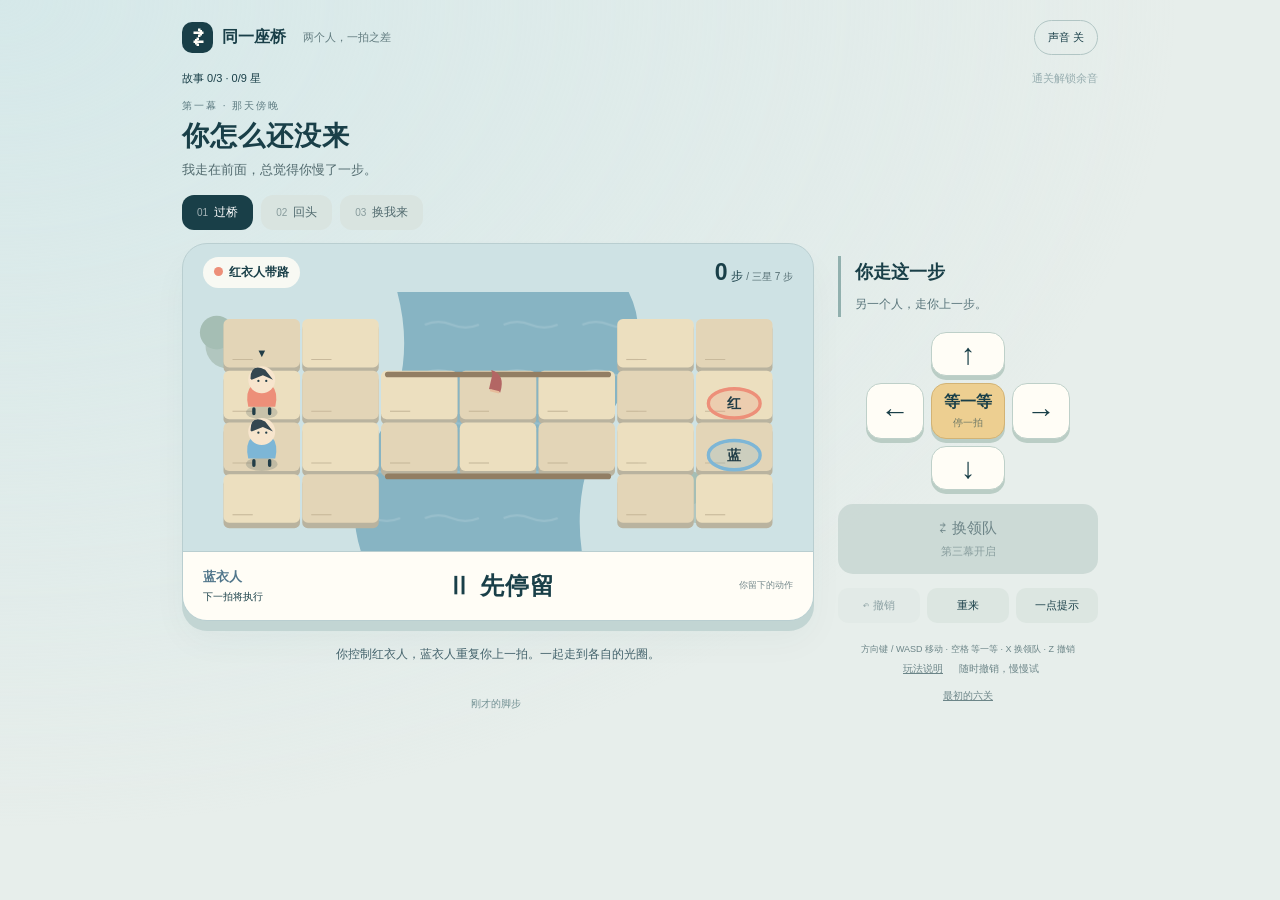
==== index.html @ a3c502a8 "Build public bridge puzzle with three story chapters and six encore challenges" ====
<!doctype html><html lang="zh-CN"><head><meta charset="UTF-8"><meta name="viewport" content="width=device-width, initial-scale=1, viewport-fit=cover"><meta name="theme-color" content="#cbdfe6"><title>同一座桥 · 两个人，一拍之差</title><link rel="stylesheet" href="style.css"></head><body>
<main><header><a href="./" class="brand"><span class="brand-icon">⇄</span> 同一座桥<small>两个人，一拍之差</small></a><button id="sound" aria-pressed="false">声音 关</button></header>
<div class="journey"><span id="progress"></span><button id="challenge">余音挑战 →</button></div><section class="heading"><div id="chapter"></div><h1 id="title"></h1><p id="voice"></p></section>
<nav id="chapters" aria-label="三个章节"></nav>
<div class="play-layout"><div class="scene-column"><section class="stage" aria-label="桥面游戏"><div class="stage-top"><span id="leader"></span><span id="score"></span></div><svg id="board" viewBox="0 35 560 230" role="img" aria-label="同一座桥上的两个人与目标光圈"></svg><div class="queue"><div class="queue-label"><span id="echoWho"></span><span>下一拍将执行</span></div><strong id="echo"></strong><span class="echo-tag">你留下的动作</span></div></section>
<p id="message" role="status" aria-live="polite"></p>
<div id="trail" aria-label="最近的操作"></div></div><div class="action-column"><div class="howto"><b>你走这一步</b><span>另一个人，走你上一步。</span></div><div class="controls"><div class="dpad" aria-label="移动"><button data-action="U" aria-label="向上">↑</button><button data-action="L" aria-label="向左">←</button><button data-action="W" aria-label="等一等">等一等<span>停一拍</span></button><button data-action="R" aria-label="向右">→</button><button data-action="D" aria-label="向下">↓</button></div><div class="side"><button id="swap" data-action="X">⇄ 换领队<small id="swapNote"></small></button><div class="utilities"><button id="undo">↶ 撤销</button><button id="reset">重来</button><button id="hint">一点提示</button></div></div></div>
<footer>方向键 / WASD 移动 · 空格 等一等 · X 换领队 · Z 撤销<br><button id="rules">玩法说明</button><span id="best"></span><a class="classic-link" href="classic/">最初的六关</a></footer></div></div>
</main>
<dialog id="modal"><div id="modalContent"></div></dialog>
<script src="engine.js"></script><script src="levels.js"></script><script src="app.js"></script></body></html>
---- style.css ----
:root{--sky:#cbdfe6;--ink:#213d47;--water:#244954;--stone:#ecdfbf;--red:#ed8f79;--blue:#7db6d6;--paper:#f3f4eb}*{box-sizing:border-box}body{margin:0;background:var(--sky);color:var(--ink);font-family:-apple-system,BlinkMacSystemFont,'PingFang SC',sans-serif;min-height:100svh}body:before{content:'';position:fixed;inset:0;pointer-events:none;background:radial-gradient(ellipse at 20% 0%,#f2eee4aa,transparent 60%)}main{position:relative;max-width:640px;margin:auto;padding:18px 28px 24px}button,a{-webkit-tap-highlight-color:transparent}button{font:inherit;color:inherit;cursor:pointer;border:0;touch-action:manipulation}button:focus-visible,a:focus-visible{outline:3px solid #296f85;outline-offset:4px}button:disabled{opacity:.44;cursor:default}header{display:flex;justify-content:space-between;align-items:center;font-size:12px;letter-spacing:2px}header a{color:inherit;text-decoration:none}header button{background:transparent;font-size:11px}.heading{text-align:center;margin-top:25px}#chapter{font-size:11px;letter-spacing:4px;opacity:.65}h1{font-family:'Songti SC','STSong',serif;font-weight:600;font-size:34px;margin:10px 0 8px;letter-spacing:3px}#voice{font-size:13px;margin:0;line-height:1.7;min-height:23px}nav{display:flex;justify-content:center;gap:9px;margin:18px 0}nav button{width:30px;height:6px;background:#213d4725;border-radius:4px;font-size:0;padding:0}nav button.active{background:var(--ink)}nav button.done{background:#69897c}.stage{background:#d6e7e9;border-radius:24px;overflow:hidden;box-shadow:0 12px 35px #24495413;position:relative}.stage-top{display:flex;justify-content:space-between;padding:16px 20px 0;font-size:12px;position:relative;z-index:1}#leader b{display:inline-block;width:9px;height:9px;border-radius:50%;margin-right:6px}#score{font-variant-numeric:tabular-nums}#board{display:block;width:100%;height:auto;margin:-4px 0 -2px;overflow:visible}.queue{display:flex;align-items:center;justify-content:center;gap:9px;background:#f3f4ebcf;padding:12px 6px;font-size:11px}.queue strong{font-size:15px;min-width:60px}#echoWho{opacity:.6}#message{font-size:12px;line-height:1.6;text-align:center;min-height:39px;margin:12px 0 4px}.controls{display:flex;justify-content:center;align-items:center;gap:25px}.dpad{display:grid;grid-template-columns:58px 73px 58px;grid-template-rows:45px 55px 45px;gap:6px}.dpad button{background:#f3f4eb;border-radius:15px;box-shadow:0 3px 0 #a4b9bd;font-size:26px;transition:transform .08s,background .15s}.dpad button:active,.dpad button.pressed{transform:translateY(3px);box-shadow:none;background:#fff}.dpad [data-action=U]{grid-area:1/2}.dpad [data-action=L]{grid-area:2/1}.dpad [data-action=W]{grid-area:2/2;font-size:14px;font-weight:600;background:var(--stone)}.dpad [data-action=W] span{display:block;font-size:9px;opacity:.6;margin-top:3px;font-weight:400}.dpad [data-action=R]{grid-area:2/3}.dpad [data-action=D]{grid-area:3/2}.side{width:154px}#swap{width:100%;border-radius:18px;background:var(--ink);color:#f3f4eb;padding:15px 8px;font-size:15px;box-shadow:0 3px 0 #18313a}#swap small{display:block;font-size:10px;margin-top:6px;font-weight:400;opacity:.7}.utilities{display:flex;justify-content:space-between;gap:3px;margin-top:14px;flex-wrap:wrap}.utilities button{font-size:11px;padding:7px 3px;background:transparent}.utilities #hint{width:100%;font-size:11px;padding:7px}footer{text-align:center;font-size:9px;line-height:1.8;opacity:.65;margin-top:17px}footer button{background:transparent;font-size:10px;text-decoration:underline;margin-right:10px}#best{font-size:10px}.person{transition:transform 180ms cubic-bezier(.2,.8,.2,1)}.shadow{opacity:.18}.goal{animation:breath 2.8s ease-in-out infinite}.ripple{animation:water 6s ease-in-out infinite}.spark{animation:breath 1.5s ease-in-out infinite}.bump{animation:bump .2s}.stage.arrived{box-shadow:0 0 0 3px #f7e6a1,0 12px 35px #24495413}dialog{border:0;border-radius:26px;background:var(--paper);color:var(--ink);padding:30px;max-width:390px;width:calc(100% - 32px);box-shadow:0 25px 100px #16323d50}dialog::backdrop{background:#213d4766;backdrop-filter:blur(5px)}dialog h2{font-family:'Songti SC',serif;font-size:25px;line-height:1.5;margin:10px 0}dialog p{font-size:13px;line-height:1.9}dialog .eyebrow{font-size:10px;letter-spacing:3px}dialog .stars{font-size:28px;color:#b48843;letter-spacing:8px;margin:15px 0}dialog button{width:100%;background:var(--ink);color:var(--paper);border-radius:13px;padding:13px;margin-top:10px}dialog button.secondary{background:#e2e6df;color:var(--ink)}.postscript{padding-top:13px;border-top:1px solid #213d4720;opacity:.72}.legend{font-size:12px}@keyframes breath{50%{opacity:.45}}@keyframes water{50%{transform:translateX(12px)}}@keyframes bump{50%{transform:translateX(3px)}}@media(max-width:480px){main{padding:14px 16px 18px}.heading{margin-top:20px}h1{font-size:29px}nav{margin:14px 0}.controls{gap:18px}.side{width:124px}.dpad{grid-template-columns:48px 65px 48px;grid-template-rows:40px 52px 40px;gap:5px}.stage-top{padding:13px 14px 0}.queue{gap:6px;font-size:10px}.queue strong{font-size:14px}#message{font-size:11px;min-height:36px;margin-top:10px}footer{margin-top:12px;font-size:8px}}@media(prefers-reduced-motion:reduce){*,*:before{animation:none!important;transition:none!important}}
/* Public edition: the board and the next beat are the visual anchors. */
:root{--sky:#e7eeeb;--ink:#193f48;--paper:#fffdf6;--red:#d46e59;--blue:#397f9b}body{background:var(--sky)}body:before{background:radial-gradient(ellipse at 0 0,#d5e8e9,transparent 65%)}main{max-width:1080px;padding:25px 32px 32px}header{font-size:16px;letter-spacing:0}header .brand{display:flex;align-items:center;gap:9px;font-weight:700}.brand-icon{display:grid;place-items:center;width:31px;height:31px;border-radius:10px;background:var(--ink);color:var(--paper);font-size:24px}.brand small{font-size:11px;font-weight:400;color:#617b7f;margin-left:8px}header button{border:1px solid #b1c5c4;border-radius:20px;padding:9px 13px;font-size:11px}.journey{display:flex;align-items:center;justify-content:space-between;margin-top:20px;font-size:11px}.journey button{background:transparent;padding:8px 0;color:#335c65;font-size:11px}.heading{text-align:left;margin-top:18px}#chapter{font-size:10px;letter-spacing:2px}h1{font-size:30px;margin:8px 0;letter-spacing:1px}#voice{font-size:13px;color:#526b6f}nav{justify-content:flex-start;gap:8px;margin:20px 0}nav button{width:auto;height:auto;padding:9px 15px;font-size:12px;border-radius:12px;background:#d9e4e0;color:#526b6f}nav button span{font-size:10px;opacity:.6;margin-right:6px}nav button.active{background:var(--ink);color:white}nav button.done:not(.active){background:#c9dfd3;color:#365f4b}.play-layout{display:grid;grid-template-columns:minmax(0,1fr) 280px;gap:30px;align-items:center}.stage{background:#cee2e4;border:1px solid #b9ced0;border-radius:25px;box-shadow:0 10px 0 #c2d5d3,0 20px 35px #2547540a}.stage-top{padding:18px 20px 4px;align-items:center}#leader{background:#fffdf6dd;border-radius:20px;padding:7px 11px;font-size:12px;font-weight:600}#score b{font-size:23px;font-weight:600}#score span{font-size:10px;color:#546e73}#board{margin:-9px 0 -14px}.queue{background:var(--paper);justify-content:space-between;padding:16px 20px;border-top:1px solid #b9ced0}.queue-label{display:flex;flex-direction:column;gap:4px;font-size:10px}.queue-label #echoWho{font-size:13px;font-weight:700;opacity:1;filter:brightness(.65)}.queue strong{font-size:24px;min-width:90px;letter-spacing:1px}.echo-tag{font-size:9px;color:#73878a}.howto{border-left:3px solid #91b0ae;padding-left:14px;margin:0 0 24px;line-height:1.8}.howto b{display:block;font-size:18px}.howto span{font-size:12px;color:#58747a}.controls{flex-direction:column;gap:19px}.dpad{grid-template-columns:66px 82px 66px;grid-template-rows:52px 64px 52px;gap:7px}.dpad button{border:1px solid #bed0c9;box-shadow:0 4px 0 #bacdc5;font-size:29px;background:#fffdf6}.dpad [data-action=W]{font-size:16px;background:#edcf91;border-color:#d2b375}.dpad [data-action=W] span{font-size:10px}.side{width:100%}#swap{padding:15px 8px;border-radius:15px}#swap:disabled{background:#c6d5d1;color:#506b70;box-shadow:none;opacity:.8}#swap small{font-size:11px}.utilities{flex-wrap:nowrap;justify-content:center;margin-top:14px;gap:7px}.utilities button,.utilities #hint{width:auto;flex:1;font-size:11px;padding:10px 4px;background:#dce6e1;border-radius:10px}.utilities button:hover{background:#cbded5}#message{font-size:12px;margin:23px 8px 5px;min-height:40px;line-height:1.7;color:#44636c}#trail{min-height:31px;display:flex;justify-content:center;align-items:center;gap:6px;font-size:10px;color:#729093}#trail>span{margin-right:5px}.footstep{display:grid;place-items:center;width:25px;height:25px;border-radius:8px;background:#d9e4de;color:#44636c;font-size:15px}footer{font-size:9px;line-height:2;margin-top:17px;opacity:1;color:#6c8588}footer button{font-size:10px;color:inherit}.classic-link{display:block;font-size:10px;color:#6c8588;margin-top:6px}dialog{padding:28px;background:var(--paper)}dialog .text-button{background:transparent;color:#617b7f;font-size:11px;margin-top:3px;padding:8px}dialog .stars{margin:12px 0}dialog .secondary{background:#dce8df}dialog h2{font-size:23px}dialog p{font-size:12px}.person .mark{font-size:10px}.crown{display:none!important}
@media(max-width:740px){main{max-width:480px;padding:16px 17px 22px}.brand small{display:none}header .brand{font-size:14px}header button{padding:7px 10px}.journey{margin-top:11px}.heading{margin-top:10px}h1{font-size:26px;margin:5px 0}#voice{font-size:11px}#chapter{font-size:9px}nav{margin:13px 0;gap:7px}nav button{flex:1;text-align:center;padding:8px 3px;font-size:11px;min-height:35px}.play-layout{display:flex;flex-direction:column;gap:8px;align-items:stretch}.stage-top{padding:10px 12px 6px}#leader{font-size:10px;padding:6px 8px}#score b{font-size:18px}#score span{font-size:9px}.stage{border-radius:20px;box-shadow:0 6px 0 #c2d5d3}.queue{padding:10px 13px}.queue strong{font-size:21px}.queue-label #echoWho{font-size:11px}.queue-label{font-size:9px}.echo-tag{font-size:8px}#board{margin:-17px 0 -22px}#message{font-size:11px;line-height:1.6;margin:15px 2px 3px;min-height:36px}#trail{min-height:26px;font-size:9px}.footstep{width:22px;height:22px;font-size:13px}.action-column{padding-top:7px}.howto{display:none}.controls{flex-direction:row;gap:16px;align-items:center}.dpad{grid-template-columns:48px 62px 48px;grid-template-rows:39px 52px 39px;gap:5px}.dpad button{font-size:25px;border-radius:13px}.dpad [data-action=W]{font-size:13px}.dpad [data-action=W] span{font-size:9px}.side{flex:1;max-width:150px}#swap{font-size:13px;padding:13px 5px}#swap small{font-size:9px;line-height:1.5}.utilities{flex-wrap:wrap;gap:5px;margin-top:10px}.utilities button{flex:1;font-size:10px;padding:8px 2px}.utilities #hint{flex-basis:100%;font-size:10px;padding:8px}footer{font-size:8px;margin-top:12px}.classic-link{display:inline;margin-left:9px;font-size:9px}footer button,#best{font-size:9px}}
@media(max-width:350px){main{padding-left:10px;padding-right:10px}.controls{gap:10px}.echo-tag{display:none}h1{font-size:24px}.dpad{grid-template-columns:43px 58px 43px}}
#board{margin:0;overflow:hidden}@media(min-width:741px){main{max-width:980px;padding-top:20px}.journey{margin-top:8px}.heading{margin-top:5px}h1{font-size:27px;margin:5px 0}nav{margin:13px 0}.play-layout{gap:24px;grid-template-columns:minmax(0,1fr) 260px}.stage-top{padding-top:13px}.howto{margin-bottom:15px}.dpad{grid-template-columns:58px 74px 58px;grid-template-rows:44px 56px 44px}.controls{gap:14px}}
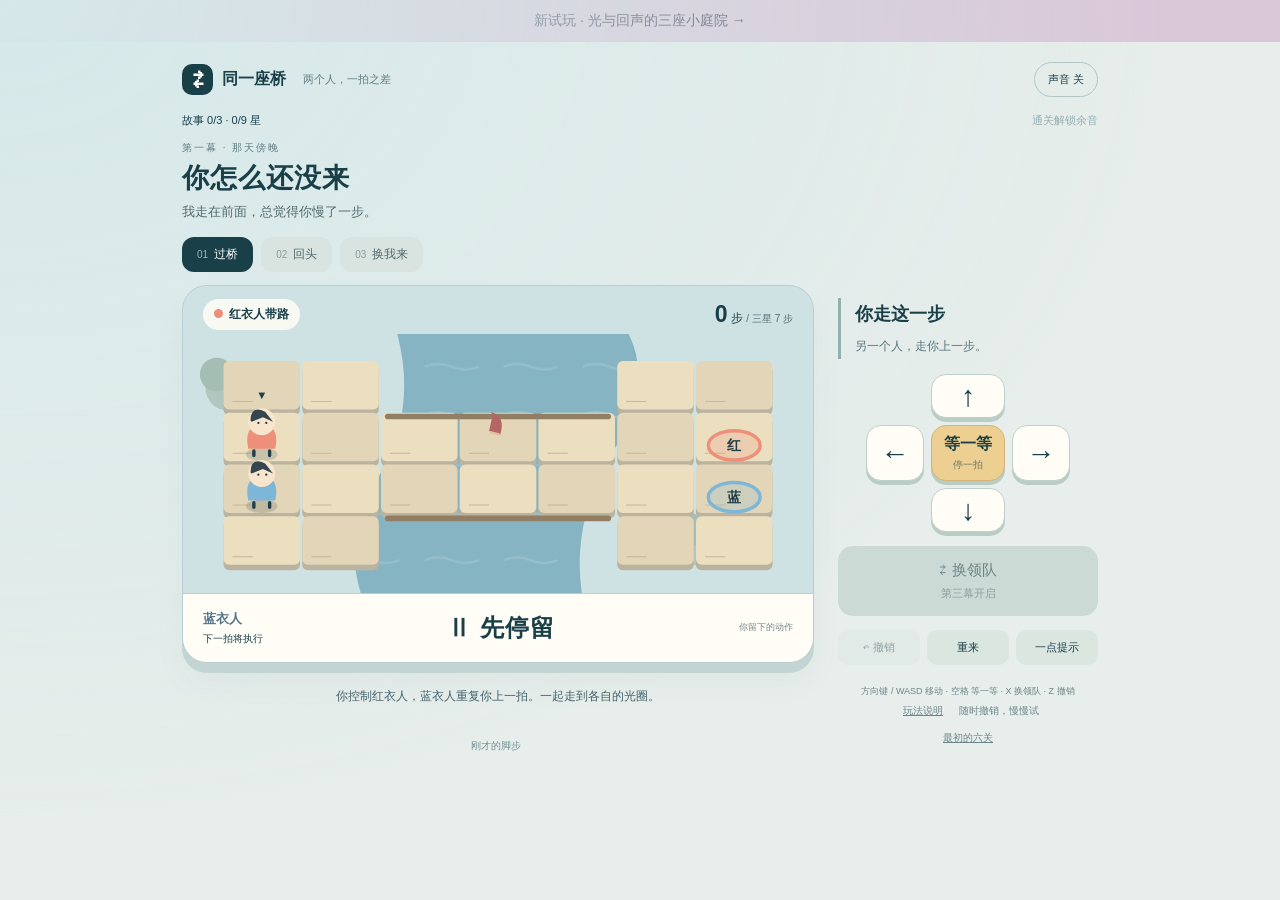
==== commit cd47d29d: "Add three gentle isometric light-and-echo courtyards" ====
--- a/index.html
+++ b/index.html
@@ -1,4 +1,4 @@
-<!doctype html><html lang="zh-CN"><head><meta charset="UTF-8"><meta name="viewport" content="width=device-width, initial-scale=1, viewport-fit=cover"><meta name="theme-color" content="#cbdfe6"><title>同一座桥 · 两个人，一拍之差</title><link rel="stylesheet" href="style.css"></head><body>
+<!doctype html><html lang="zh-CN"><head><meta charset="UTF-8"><meta name="viewport" content="width=device-width, initial-scale=1, viewport-fit=cover"><meta name="theme-color" content="#cbdfe6"><title>同一座桥 · 两个人，一拍之差</title><link rel="stylesheet" href="style.css"></head><body><a href="courtyard/" style="display:block;text-align:center;background:#dac8d9;padding:12px;color:#4b475f;text-decoration:none;font-size:14px">新试玩 · 光与回声的三座小庭院 →</a>
 <main><header><a href="./" class="brand"><span class="brand-icon">⇄</span> 同一座桥<small>两个人，一拍之差</small></a><button id="sound" aria-pressed="false">声音 关</button></header>
 <div class="journey"><span id="progress"></span><button id="challenge">余音挑战 →</button></div><section class="heading"><div id="chapter"></div><h1 id="title"></h1><p id="voice"></p></section>
 <nav id="chapters" aria-label="三个章节"></nav>
